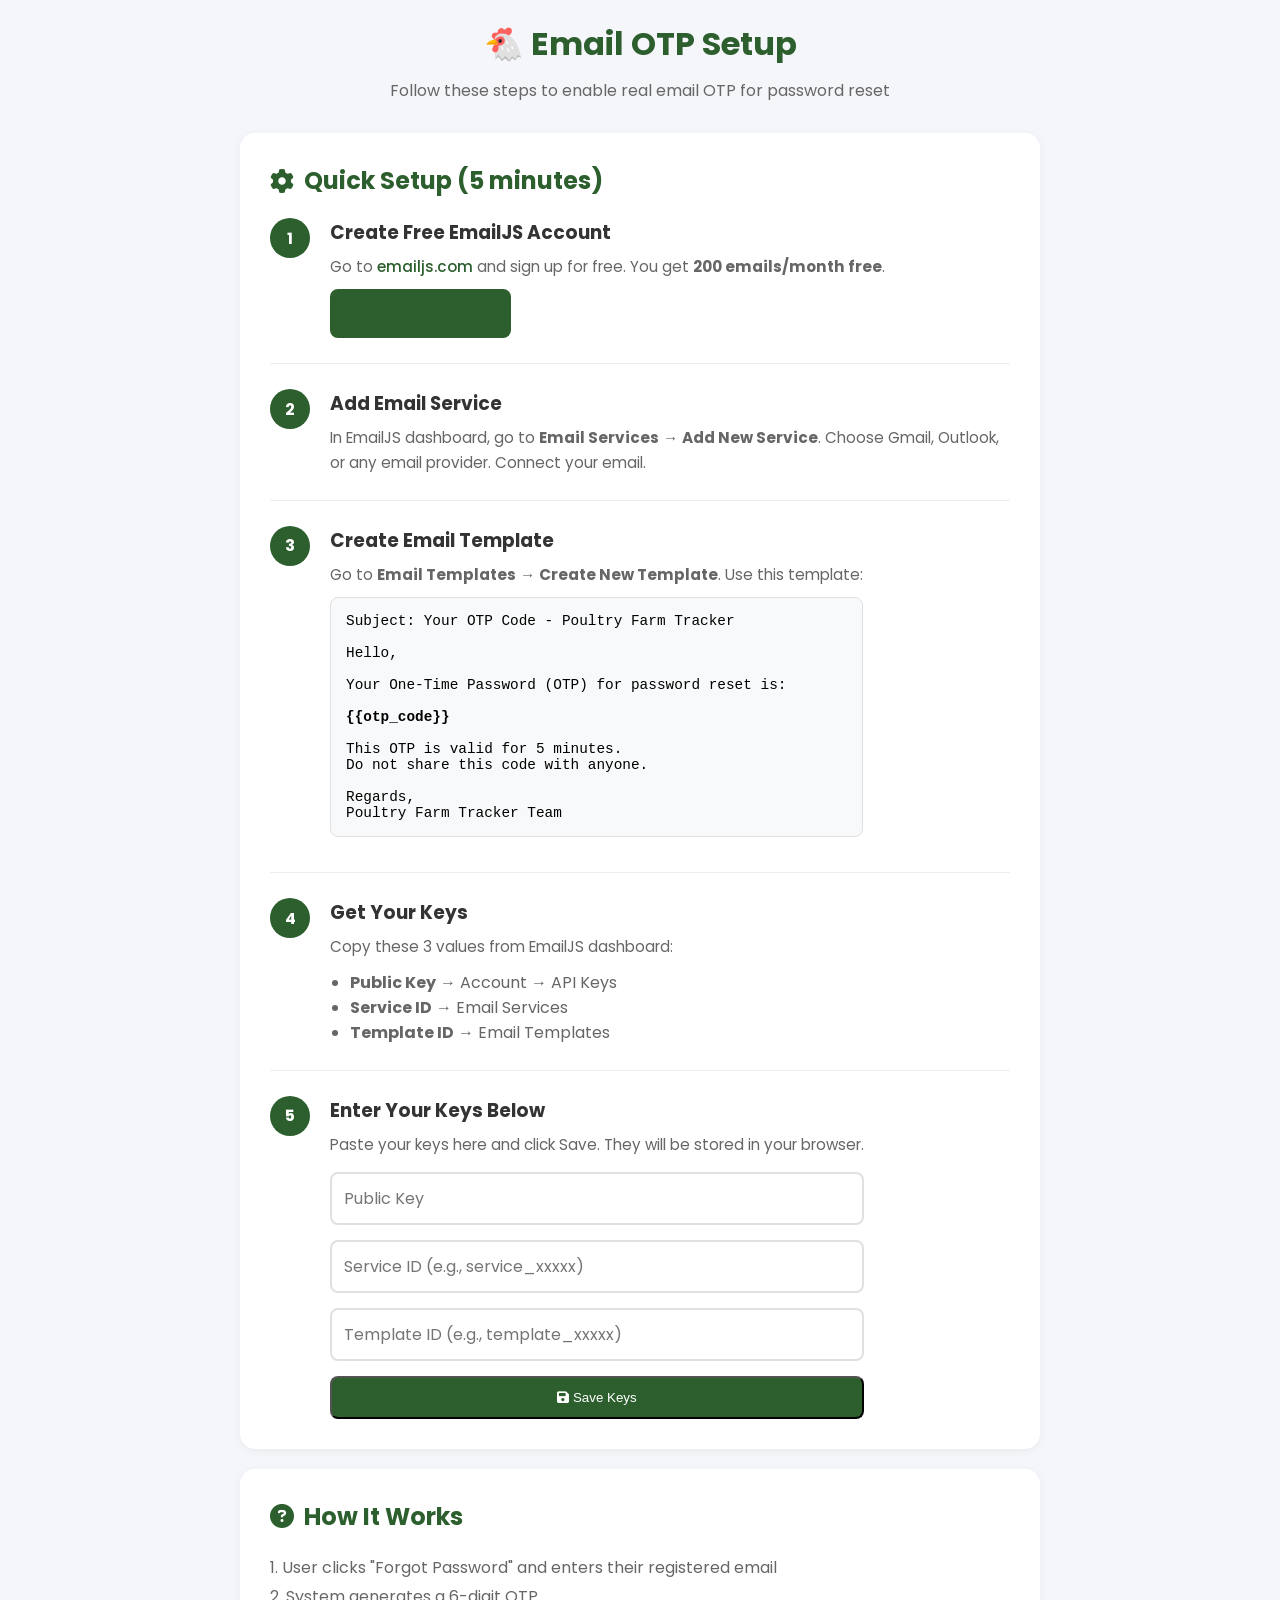
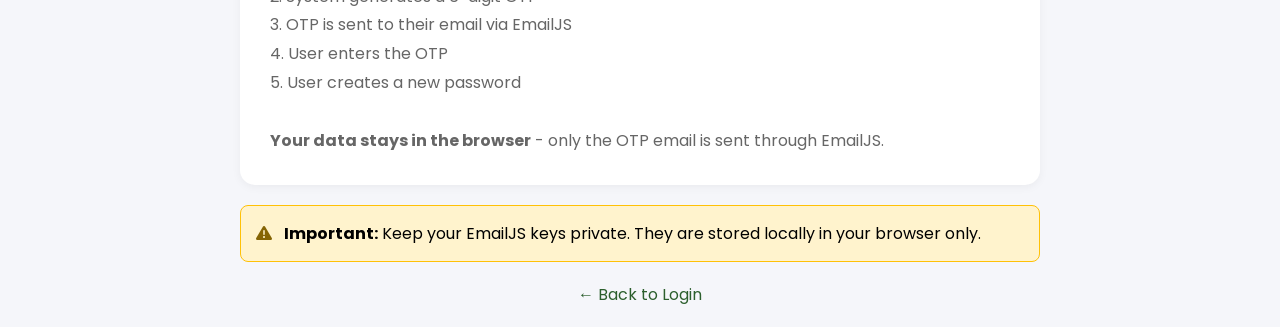
==== setup.html @ 8930fbec "Add EmailJS OTP setup page and real email sending" ====
<!DOCTYPE html>
<html lang="en">
<head>
    <meta charset="UTF-8">
    <meta name="viewport" content="width=device-width, initial-scale=1.0">
    <title>Email Setup Guide - Poultry Farm Tracker</title>
    <link href="https://fonts.googleapis.com/css2?family=Poppins:wght@300;400;500;600;700&display=swap" rel="stylesheet">
    <link rel="stylesheet" href="https://cdnjs.cloudflare.com/ajax/libs/font-awesome/6.4.0/css/all.min.css">
    <style>
        * { margin: 0; padding: 0; box-sizing: border-box; }
        body { font-family: 'Poppins', sans-serif; background: #f5f6fa; padding: 20px; }
        .container { max-width: 800px; margin: 0 auto; }
        .header { text-align: center; margin-bottom: 30px; }
        .header h1 { color: #2c5f2d; margin-bottom: 10px; }
        .header p { color: #666; }
        .card { background: white; border-radius: 15px; padding: 30px; margin-bottom: 20px; box-shadow: 0 2px 10px rgba(0,0,0,0.05); }
        .card h2 { color: #2c5f2d; margin-bottom: 20px; display: flex; align-items: center; gap: 10px; }
        .step { display: flex; gap: 20px; margin-bottom: 25px; padding-bottom: 25px; border-bottom: 1px solid #eee; }
        .step:last-child { border-bottom: none; margin-bottom: 0; padding-bottom: 0; }
        .step-number { width: 40px; height: 40px; background: #2c5f2d; color: white; border-radius: 50%; display: flex; align-items: center; justify-content: center; font-weight: 700; flex-shrink: 0; }
        .step-content h3 { color: #333; margin-bottom: 8px; }
        .step-content p { color: #666; font-size: 0.95rem; line-height: 1.6; }
        .step-content a { color: #2c5f2d; text-decoration: none; font-weight: 500; }
        .step-content a:hover { text-decoration: underline; }
        .code { background: #f8f9fa; padding: 15px; border-radius: 8px; font-family: monospace; font-size: 0.9rem; margin: 10px 0; word-break: break-all; border: 1px solid #e0e0e0; }
        .highlight { background: #fff3cd; padding: 2px 6px; border-radius: 4px; }
        .btn { display: inline-block; padding: 12px 25px; background: #2c5f2d; color: white; text-decoration: none; border-radius: 8px; font-weight: 500; margin-top: 10px; }
        .btn:hover { background: #1e4d2b; }
        .warning { background: #fff3cd; border: 1px solid #ffc107; padding: 15px; border-radius: 8px; margin-top: 20px; }
        .warning i { color: #856404; margin-right: 8px; }
        .success { background: #d4edda; border: 1px solid #28a745; padding: 15px; border-radius: 8px; margin-top: 20px; }
        .success i { color: #155724; margin-right: 8px; }
        .back-link { text-align: center; margin-top: 20px; }
        .back-link a { color: #2c5f2d; text-decoration: none; }
        .input-group { display: flex; gap: 10px; margin-top: 15px; }
        .input-group input { flex: 1; padding: 12px; border: 2px solid #e0e0e0; border-radius: 8px; font-size: 1rem; font-family: inherit; }
        .input-group input:focus { outline: none; border-color: #2c5f2d; }
        .input-group button { padding: 12px 20px; background: #2c5f2d; color: white; border: none; border-radius: 8px; cursor: pointer; font-weight: 500; }
        .saved-keys { margin-top: 15px; padding: 15px; background: #e8f5e9; border-radius: 8px; display: none; }
        .saved-keys.show { display: block; }
    </style>
</head>
<body>
    <div class="container">
        <div class="header">
            <h1>🐔 Email OTP Setup</h1>
            <p>Follow these steps to enable real email OTP for password reset</p>
        </div>

        <div class="card">
            <h2><i class="fas fa-cog"></i> Quick Setup (5 minutes)</h2>
            
            <div class="step">
                <div class="step-number">1</div>
                <div class="step-content">
                    <h3>Create Free EmailJS Account</h3>
                    <p>Go to <a href="https://www.emailjs.com/" target="_blank">emailjs.com</a> and sign up for free. You get <strong>200 emails/month free</strong>.</p>
                    <a href="https://www.emailjs.com/" target="_blank" class="btn">Open EmailJS →</a>
                </div>
            </div>

            <div class="step">
                <div class="step-number">2</div>
                <div class="step-content">
                    <h3>Add Email Service</h3>
                    <p>In EmailJS dashboard, go to <strong>Email Services</strong> → <strong>Add New Service</strong>. Choose Gmail, Outlook, or any email provider. Connect your email.</p>
                </div>
            </div>

            <div class="step">
                <div class="step-number">3</div>
                <div class="step-content">
                    <h3>Create Email Template</h3>
                    <p>Go to <strong>Email Templates</strong> → <strong>Create New Template</strong>. Use this template:</p>
                    <div class="code">
Subject: Your OTP Code - Poultry Farm Tracker<br><br>
Hello,<br><br>
Your One-Time Password (OTP) for password reset is:<br><br>
<strong>{{otp_code}}</strong><br><br>
This OTP is valid for 5 minutes.<br>
Do not share this code with anyone.<br><br>
 Regards,<br>
Poultry Farm Tracker Team
                    </div>
                </div>
            </div>

            <div class="step">
                <div class="step-number">4</div>
                <div class="step-content">
                    <h3>Get Your Keys</h3>
                    <p>Copy these 3 values from EmailJS dashboard:</p>
                    <ul style="margin-left: 20px; margin-top: 10px; color: #666;">
                        <li><strong>Public Key</strong> → Account → API Keys</li>
                        <li><strong>Service ID</strong> → Email Services</li>
                        <li><strong>Template ID</strong> → Email Templates</li>
                    </ul>
                </div>
            </div>

            <div class="step">
                <div class="step-number">5</div>
                <div class="step-content">
                    <h3>Enter Your Keys Below</h3>
                    <p>Paste your keys here and click Save. They will be stored in your browser.</p>
                    
                    <div class="input-group">
                        <input type="text" id="publicKey" placeholder="Public Key">
                    </div>
                    <div class="input-group">
                        <input type="text" id="serviceId" placeholder="Service ID (e.g., service_xxxxx)">
                    </div>
                    <div class="input-group">
                        <input type="text" id="templateId" placeholder="Template ID (e.g., template_xxxxx)">
                    </div>
                    <button class="btn" onclick="saveKeys()" style="width: 100%; margin-top: 15px;">
                        <i class="fas fa-save"></i> Save Keys
                    </button>
                    <div class="saved-keys" id="savedMsg">
                        <i class="fas fa-check-circle"></i> Keys saved! <a href="login.html">Go to Login →</a>
                    </div>
                </div>
            </div>
        </div>

        <div class="card">
            <h2><i class="fas fa-question-circle"></i> How It Works</h2>
            <p style="color: #666; line-height: 1.8;">
                1. User clicks "Forgot Password" and enters their registered email<br>
                2. System generates a 6-digit OTP<br>
                3. OTP is sent to their email via EmailJS<br>
                4. User enters the OTP<br>
                5. User creates a new password<br><br>
                <strong>Your data stays in the browser</strong> - only the OTP email is sent through EmailJS.
            </p>
        </div>

        <div class="warning">
            <i class="fas fa-exclamation-triangle"></i>
            <strong>Important:</strong> Keep your EmailJS keys private. They are stored locally in your browser only.
        </div>

        <div class="back-link">
            <a href="login.html">← Back to Login</a>
        </div>
    </div>

    <script>
        // Load saved keys
        const saved = localStorage.getItem('emailjs_keys');
        if (saved) {
            const keys = JSON.parse(saved);
            document.getElementById('publicKey').value = keys.publicKey || '';
            document.getElementById('serviceId').value = keys.serviceId || '';
            document.getElementById('templateId').value = keys.templateId || '';
        }

        function saveKeys() {
            const keys = {
                publicKey: document.getElementById('publicKey').value.trim(),
                serviceId: document.getElementById('serviceId').value.trim(),
                templateId: document.getElementById('templateId').value.trim()
            };
            
            if (!keys.publicKey || !keys.serviceId || !keys.templateId) {
                alert('Please fill in all 3 fields');
                return;
            }
            
            localStorage.setItem('emailjs_keys', JSON.stringify(keys));
            document.getElementById('savedMsg').classList.add('show');
        }
    </script>
</body>
</html>
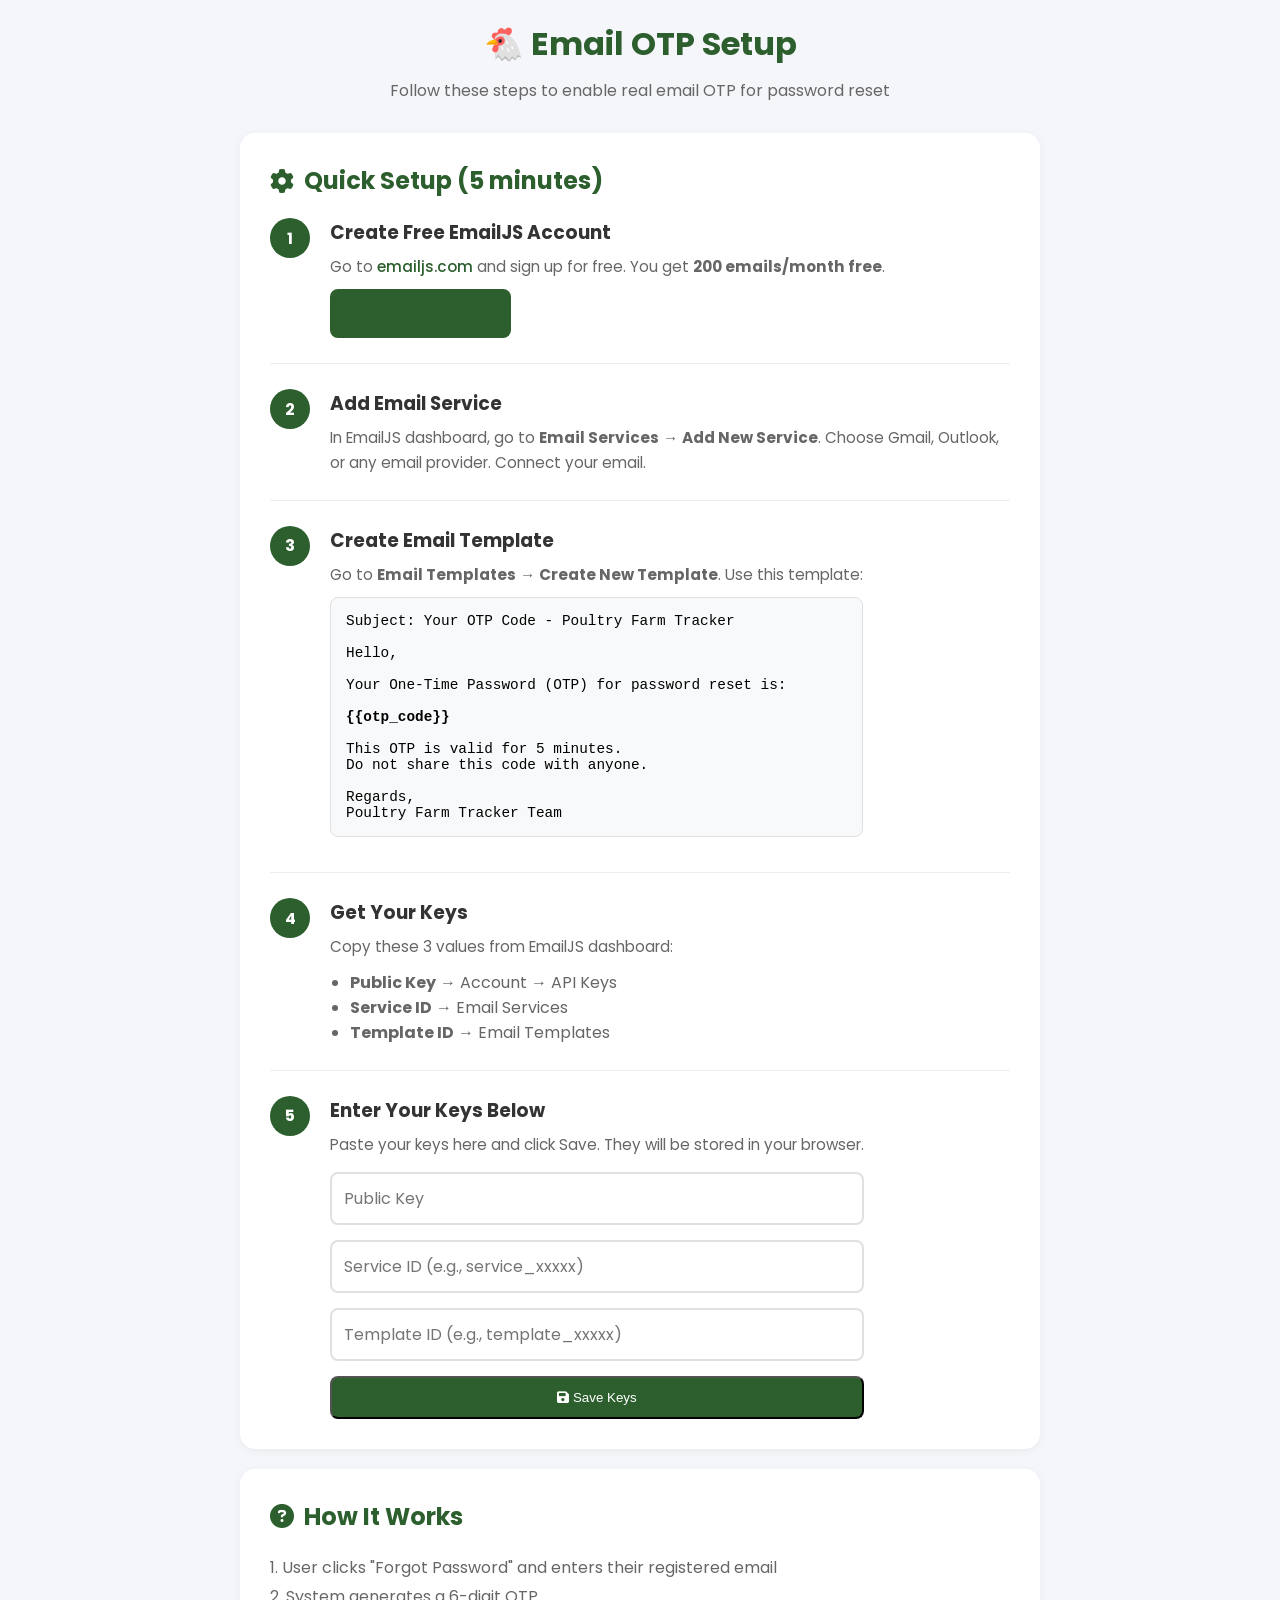
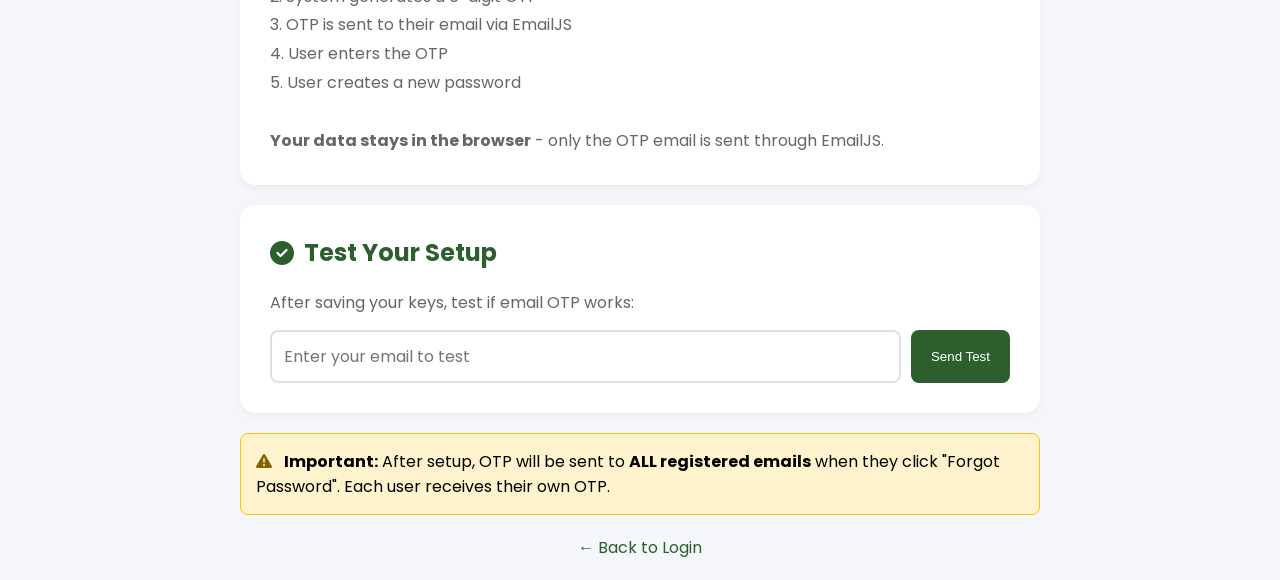
==== commit 98edc4cd: "Improve OTP email for all registered users + test feature" ====
--- a/setup.html
+++ b/setup.html
@@ -135,9 +135,19 @@
             </p>
         </div>
 
+        <div class="card">
+            <h2><i class="fas fa-check-circle"></i> Test Your Setup</h2>
+            <p style="color: #666; margin-bottom: 15px;">After saving your keys, test if email OTP works:</p>
+            <div class="input-group">
+                <input type="email" id="testEmail" placeholder="Enter your email to test">
+                <button onclick="testEmail()">Send Test</button>
+            </div>
+            <div id="testResult" style="margin-top: 15px; display: none;"></div>
+        </div>
+
         <div class="warning">
             <i class="fas fa-exclamation-triangle"></i>
-            <strong>Important:</strong> Keep your EmailJS keys private. They are stored locally in your browser only.
+            <strong>Important:</strong> After setup, OTP will be sent to <strong>ALL registered emails</strong> when they click "Forgot Password". Each user receives their own OTP.
         </div>
 
         <div class="back-link">
@@ -170,6 +180,46 @@
             localStorage.setItem('emailjs_keys', JSON.stringify(keys));
             document.getElementById('savedMsg').classList.add('show');
         }
+
+        function testEmail() {
+            const email = document.getElementById('testEmail').value.trim();
+            if (!email) {
+                alert('Enter an email to test');
+                return;
+            }
+
+            const keys = JSON.parse(localStorage.getItem('emailjs_keys') || '{}');
+            if (!keys.publicKey || !keys.serviceId || !keys.templateId) {
+                alert('Please save your keys first!');
+                return;
+            }
+
+            // Initialize EmailJS
+            emailjs.init(keys.publicKey);
+
+            const testOTP = '123456';
+            const templateParams = {
+                to_email: email,
+                otp_code: testOTP,
+                farm_name: 'Poultry Farm Tracker',
+                message: 'Test email'
+            };
+
+            const resultDiv = document.getElementById('testResult');
+            resultDiv.style.display = 'block';
+            resultDiv.innerHTML = '⏳ Sending test email...';
+            resultDiv.style.background = '#fff3cd';
+
+            emailjs.send(keys.serviceId, keys.templateId, templateParams)
+                .then(() => {
+                    resultDiv.innerHTML = '✅ Test email sent to ' + email + '! Check your inbox.';
+                    resultDiv.style.background = '#d4edda';
+                })
+                .catch((error) => {
+                    resultDiv.innerHTML = '❌ Failed: ' + error.text;
+                    resultDiv.style.background = '#f8d7da';
+                });
+        }
     </script>
 </body>
 </html>
